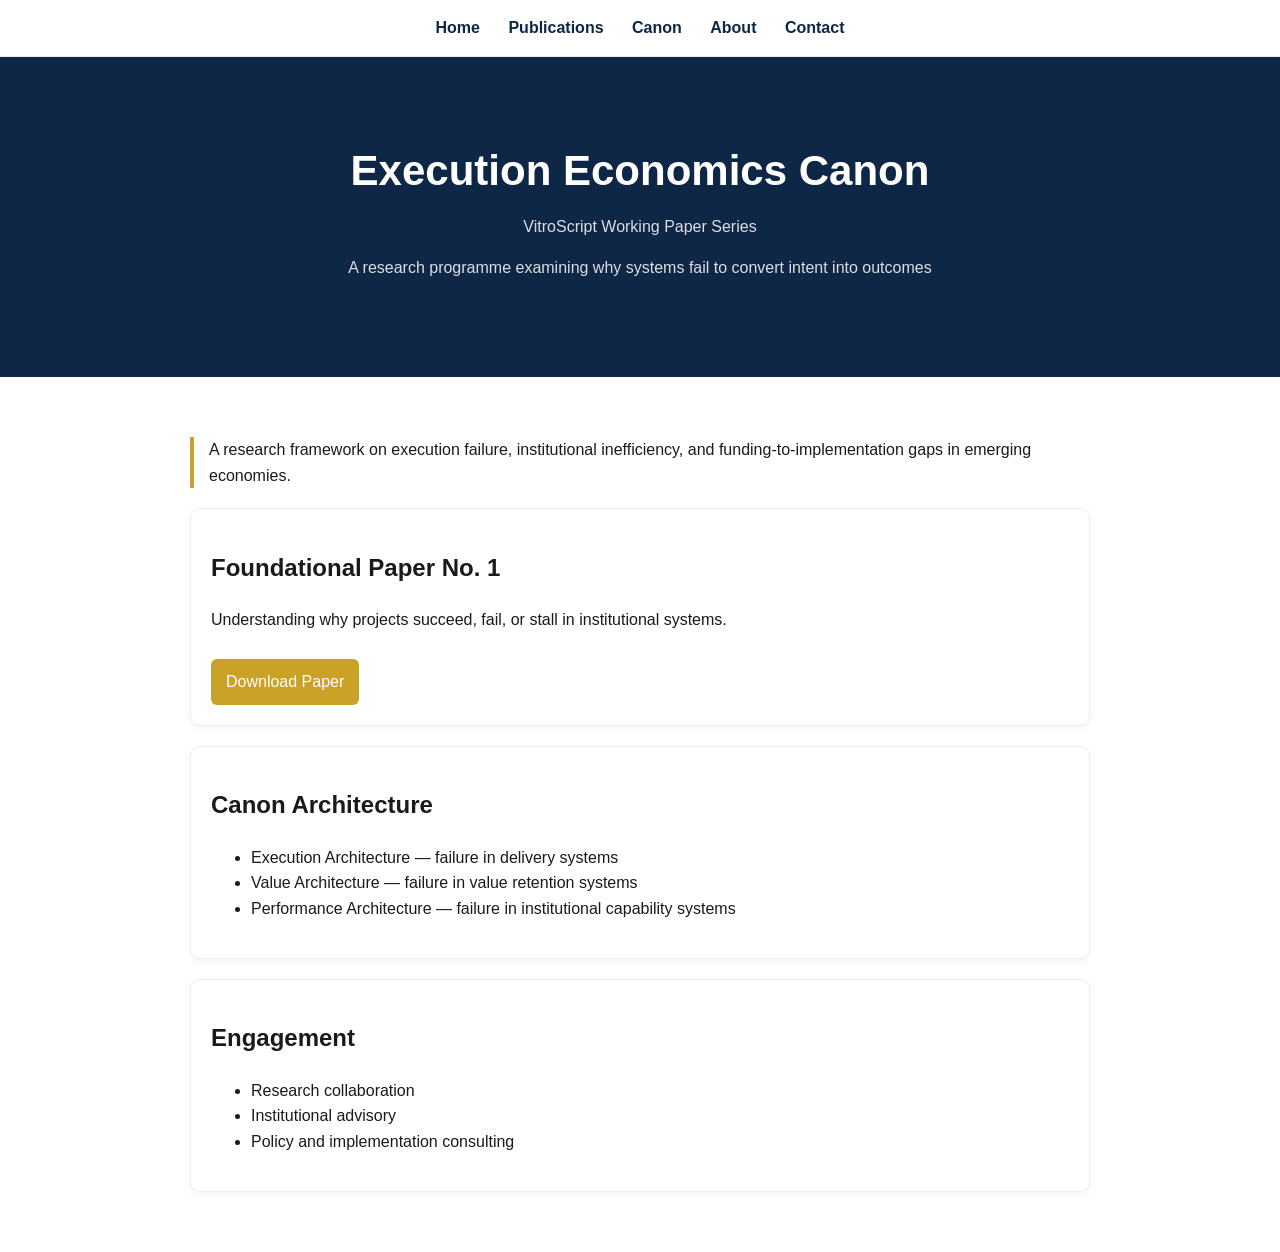
==== index.html @ 7ac504c4 "Update index.html" ====
<!DOCTYPE html>
<html lang="en">
<head>
<meta charset="UTF-8">
<title>Execution Economics Canon</title>

<style>
:root {
    --navy:#0F2747;
    --gold:#C9A227;
    --text:#1a1a1a;
}

body {
    font-family: Arial, sans-serif;
    margin: 0;
    line-height: 1.6;
    color: var(--text);
    background: #ffffff;
}

/* NAVIGATION */
nav {
    text-align:center;
    padding:15px;
    border-bottom:1px solid #eee;
}

nav a {
    margin: 0 12px;
    text-decoration: none;
    color: var(--navy);
    font-weight: bold;
}

/* HERO SECTION */
.hero {
    background: var(--navy);
    color: white;
    padding: 80px 20px;
    text-align: center;
}

.hero h1 {
    font-size: 42px;
    margin: 0;
}

.hero p {
    color: #ddd;
    margin-top: 10px;
}

/* LAYOUT */
.container {
    max-width: 900px;
    margin: auto;
    padding: 40px 20px;
}

.box {
    border-left: 4px solid var(--gold);
    padding-left: 15px;
    margin: 20px 0;
}

.card {
    border: 1px solid #eee;
    padding: 20px;
    margin: 20px 0;
    border-radius: 10px;
    box-shadow: 0 2px 8px rgba(0,0,0,0.05);
}

.button {
    display: inline-block;
    margin-top: 10px;
    padding: 10px 15px;
    background: var(--gold);
    color: white;
    text-decoration: none;
    border-radius: 6px;
}
</style>
</head>

<body>

<!-- NAVIGATION -->
<nav>
    <a href="index.html">Home</a>
    <a href="publications.html">Publications</a>
    <a href="canon.html">Canon</a>
    <a href="about.html">About</a>
    <a href="contact.html">Contact</a>
</nav>

<!-- HERO -->
<div class="hero">
    <h1>Execution Economics Canon</h1>
    <p>VitroScript Working Paper Series</p>
    <p>A research programme examining why systems fail to convert intent into outcomes</p>
</div>

<!-- CONTENT -->
<div class="container">

<div class="box">
A research framework on execution failure, institutional inefficiency, and funding-to-implementation gaps in emerging economies.
</div>

<div class="card">
<h2>Foundational Paper No. 1</h2>
<p>Understanding why projects succeed, fail, or stall in institutional systems.</p>
<a class="button" href="papers/execution-economics-foundational-paper-1.pdf">
Download Paper
</a>
</div>

<div class="card">
<h2>Canon Architecture</h2>
<ul>
    <li>Execution Architecture — failure in delivery systems</li>
    <li>Value Architecture — failure in value retention systems</li>
    <li>Performance Architecture — failure in institutional capability systems</li>
</ul>
</div>

<div class="card">
<h2>Engagement</h2>
<ul>
    <li>Research collaboration</li>
    <li>Institutional advisory</li>
    <li>Policy and implementation consulting</li>
</ul>
</div>

</div>

</body>
</html>
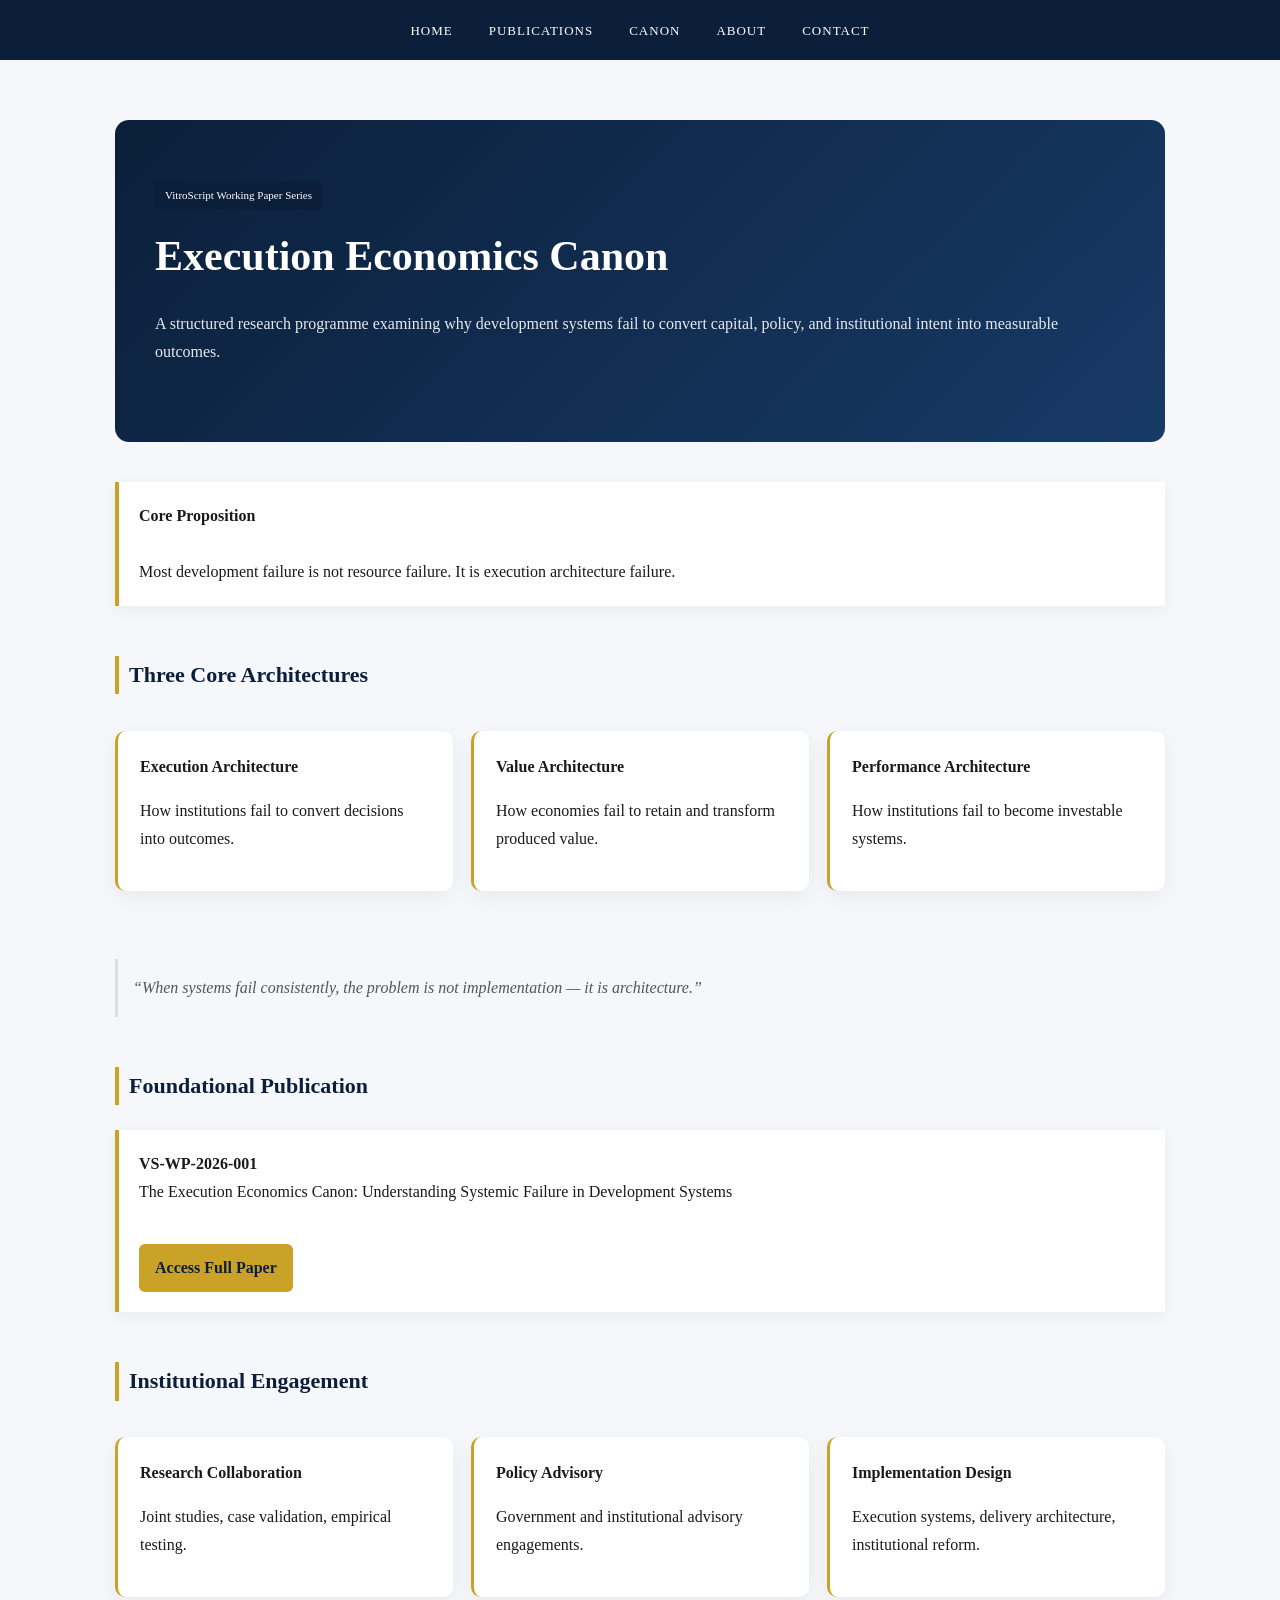
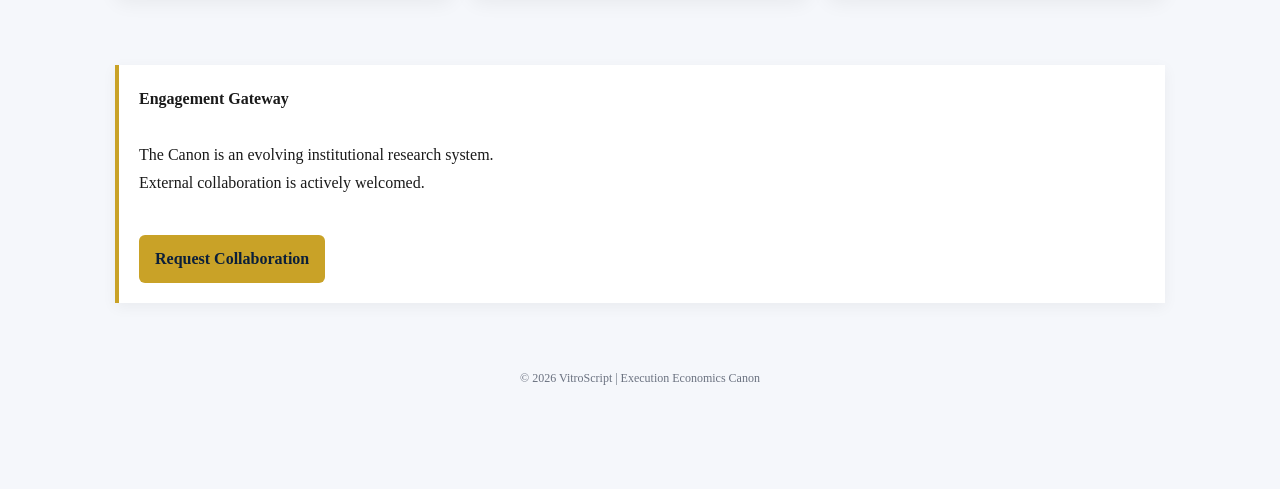
==== commit 3e10cc58: "Update index.html" ====
--- a/index.html
+++ b/index.html
@@ -3,90 +3,11 @@
 <head>
 <meta charset="UTF-8">
 <title>Execution Economics Canon</title>
-
-<style>
-:root {
-    --navy:#0F2747;
-    --gold:#C9A227;
-    --text:#1a1a1a;
-}
-
-body {
-    font-family: Arial, sans-serif;
-    margin: 0;
-    line-height: 1.6;
-    color: var(--text);
-    background: #ffffff;
-}
-
-/* NAVIGATION */
-nav {
-    text-align:center;
-    padding:15px;
-    border-bottom:1px solid #eee;
-}
-
-nav a {
-    margin: 0 12px;
-    text-decoration: none;
-    color: var(--navy);
-    font-weight: bold;
-}
-
-/* HERO SECTION */
-.hero {
-    background: var(--navy);
-    color: white;
-    padding: 80px 20px;
-    text-align: center;
-}
-
-.hero h1 {
-    font-size: 42px;
-    margin: 0;
-}
-
-.hero p {
-    color: #ddd;
-    margin-top: 10px;
-}
-
-/* LAYOUT */
-.container {
-    max-width: 900px;
-    margin: auto;
-    padding: 40px 20px;
-}
-
-.box {
-    border-left: 4px solid var(--gold);
-    padding-left: 15px;
-    margin: 20px 0;
-}
-
-.card {
-    border: 1px solid #eee;
-    padding: 20px;
-    margin: 20px 0;
-    border-radius: 10px;
-    box-shadow: 0 2px 8px rgba(0,0,0,0.05);
-}
-
-.button {
-    display: inline-block;
-    margin-top: 10px;
-    padding: 10px 15px;
-    background: var(--gold);
-    color: white;
-    text-decoration: none;
-    border-radius: 6px;
-}
-</style>
+<link rel="stylesheet" href="style.css">
 </head>
 
 <body>
 
-<!-- NAVIGATION -->
 <nav>
     <a href="index.html">Home</a>
     <a href="publications.html">Publications</a>
@@ -95,45 +16,110 @@
     <a href="contact.html">Contact</a>
 </nav>
 
+<div class="container">
+
 <!-- HERO -->
 <div class="hero">
+    <span class="badge">VitroScript Working Paper Series</span>
     <h1>Execution Economics Canon</h1>
-    <p>VitroScript Working Paper Series</p>
-    <p>A research programme examining why systems fail to convert intent into outcomes</p>
+    <p>
+        A structured research programme examining why development systems fail to convert capital,
+        policy, and institutional intent into measurable outcomes.
+    </p>
 </div>
 
-<!-- CONTENT -->
-<div class="container">
+<!-- CORE IDEA -->
+<div class="callout">
+<b>Core Proposition</b><br><br>
+Most development failure is not resource failure.
+It is execution architecture failure.
+</div>
 
-<div class="box">
-A research framework on execution failure, institutional inefficiency, and funding-to-implementation gaps in emerging economies.
+<!-- ARCHITECTURE GRID -->
+<div class="section">
+<h2>Three Core Architectures</h2>
+
+<div class="grid">
+
+<div class="card">
+<b>Execution Architecture</b>
+<p>How institutions fail to convert decisions into outcomes.</p>
 </div>
 
 <div class="card">
-<h2>Foundational Paper No. 1</h2>
-<p>Understanding why projects succeed, fail, or stall in institutional systems.</p>
-<a class="button" href="papers/execution-economics-foundational-paper-1.pdf">
-Download Paper
-</a>
+<b>Value Architecture</b>
+<p>How economies fail to retain and transform produced value.</p>
 </div>
 
 <div class="card">
-<h2>Canon Architecture</h2>
-<ul>
-    <li>Execution Architecture — failure in delivery systems</li>
-    <li>Value Architecture — failure in value retention systems</li>
-    <li>Performance Architecture — failure in institutional capability systems</li>
-</ul>
+<b>Performance Architecture</b>
+<p>How institutions fail to become investable systems.</p>
+</div>
+
+</div>
+</div>
+
+<!-- QUOTE SECTION -->
+<div class="section">
+<div class="quote">
+“When systems fail consistently, the problem is not implementation — it is architecture.”
+</div>
+</div>
+
+<!-- PUBLICATION STRIP -->
+<div class="section">
+<h2>Foundational Publication</h2>
+
+<div class="callout">
+<b>VS-WP-2026-001</b><br>
+The Execution Economics Canon: Understanding Systemic Failure in Development Systems<br><br>
+
+<a class="button" href="papers/execution-economics-foundational-paper-1.pdf">
+Access Full Paper
+</a>
+</div>
+</div>
+
+<!-- ENGAGEMENT LAYER -->
+<div class="section">
+<h2>Institutional Engagement</h2>
+
+<div class="grid">
+
+<div class="card">
+<b>Research Collaboration</b>
+<p>Joint studies, case validation, empirical testing.</p>
 </div>
 
 <div class="card">
-<h2>Engagement</h2>
-<ul>
-    <li>Research collaboration</li>
-    <li>Institutional advisory</li>
-    <li>Policy and implementation consulting</li>
-</ul>
+<b>Policy Advisory</b>
+<p>Government and institutional advisory engagements.</p>
 </div>
+
+<div class="card">
+<b>Implementation Design</b>
+<p>Execution systems, delivery architecture, institutional reform.</p>
+</div>
+
+</div>
+</div>
+
+<!-- FINAL CTA -->
+<div class="section">
+<div class="callout">
+<b>Engagement Gateway</b><br><br>
+The Canon is an evolving institutional research system.<br>
+External collaboration is actively welcomed.
+
+<br><br>
+
+<a class="button" href="contact.html">Request Collaboration</a>
+</div>
+</div>
+
+<footer>
+© 2026 VitroScript | Execution Economics Canon
+</footer>
 
 </div>
 
--- a/style.css
+++ b/style.css
@@ -0,0 +1,150 @@
+:root {
+    --primary: #0b1f3a;
+    --accent: #c9a227;
+    --bg: #f5f7fb;
+    --card: #ffffff;
+    --text: #1a1a1a;
+    --muted: #6b7280;
+}
+
+body {
+    margin: 0;
+    font-family: "Georgia", serif;
+    background: var(--bg);
+    color: var(--text);
+    line-height: 1.75;
+}
+
+/* Top Bar */
+nav {
+    background: var(--primary);
+    padding: 16px 10px;
+    text-align: center;
+    position: sticky;
+    top: 0;
+    z-index: 1000;
+}
+
+nav a {
+    color: white;
+    margin: 0 16px;
+    text-decoration: none;
+    font-size: 13px;
+    letter-spacing: 1px;
+    text-transform: uppercase;
+}
+
+nav a:hover {
+    color: var(--accent);
+}
+
+/* Layout */
+.container {
+    max-width: 1050px;
+    margin: auto;
+    padding: 60px 25px;
+}
+
+/* HERO (NEW) */
+.hero {
+    background: linear-gradient(135deg, var(--primary), #173a66);
+    color: white;
+    padding: 60px 40px;
+    border-radius: 14px;
+    margin-bottom: 40px;
+}
+
+.hero h1 {
+    font-size: 42px;
+    margin: 0 0 10px 0;
+}
+
+.hero p {
+    font-size: 16px;
+    opacity: 0.9;
+}
+
+/* SECTION TITLES */
+h2 {
+    margin-top: 50px;
+    color: var(--primary);
+    font-size: 22px;
+    border-left: 4px solid var(--accent);
+    padding-left: 10px;
+}
+
+/* CARDS */
+.card {
+    background: var(--card);
+    padding: 22px;
+    margin: 18px 0;
+    border-radius: 10px;
+    box-shadow: 0 6px 20px rgba(0,0,0,0.06);
+    border-left: 3px solid var(--accent);
+}
+
+/* TAGS */
+.tag {
+    display: inline-block;
+    padding: 4px 10px;
+    font-size: 12px;
+    background: #eef2ff;
+    border-radius: 6px;
+    margin-right: 6px;
+    color: #334155;
+}
+
+/* FOOTER */
+footer {
+    text-align: center;
+    padding: 40px;
+    font-size: 12px;
+    color: var(--muted);
+}
+
+.section {
+    margin-top: 50px;
+}
+
+.grid {
+    display: grid;
+    grid-template-columns: repeat(auto-fit, minmax(280px, 1fr));
+    gap: 18px;
+}
+
+.badge {
+    display: inline-block;
+    background: #0b1f3a;
+    color: white;
+    padding: 5px 10px;
+    font-size: 11px;
+    border-radius: 4px;
+    margin-bottom: 10px;
+}
+
+.callout {
+    background: #ffffff;
+    border-left: 4px solid #c9a227;
+    padding: 20px;
+    margin: 25px 0;
+    box-shadow: 0 4px 14px rgba(0,0,0,0.05);
+}
+
+.quote {
+    font-style: italic;
+    color: #555;
+    padding: 15px;
+    border-left: 3px solid #ddd;
+    margin: 20px 0;
+}
+
+.button {
+    display: inline-block;
+    background: #c9a227;
+    color: #0b1f3a;
+    padding: 10px 16px;
+    text-decoration: none;
+    font-weight: bold;
+    border-radius: 6px;
+    margin-top: 10px;
+}
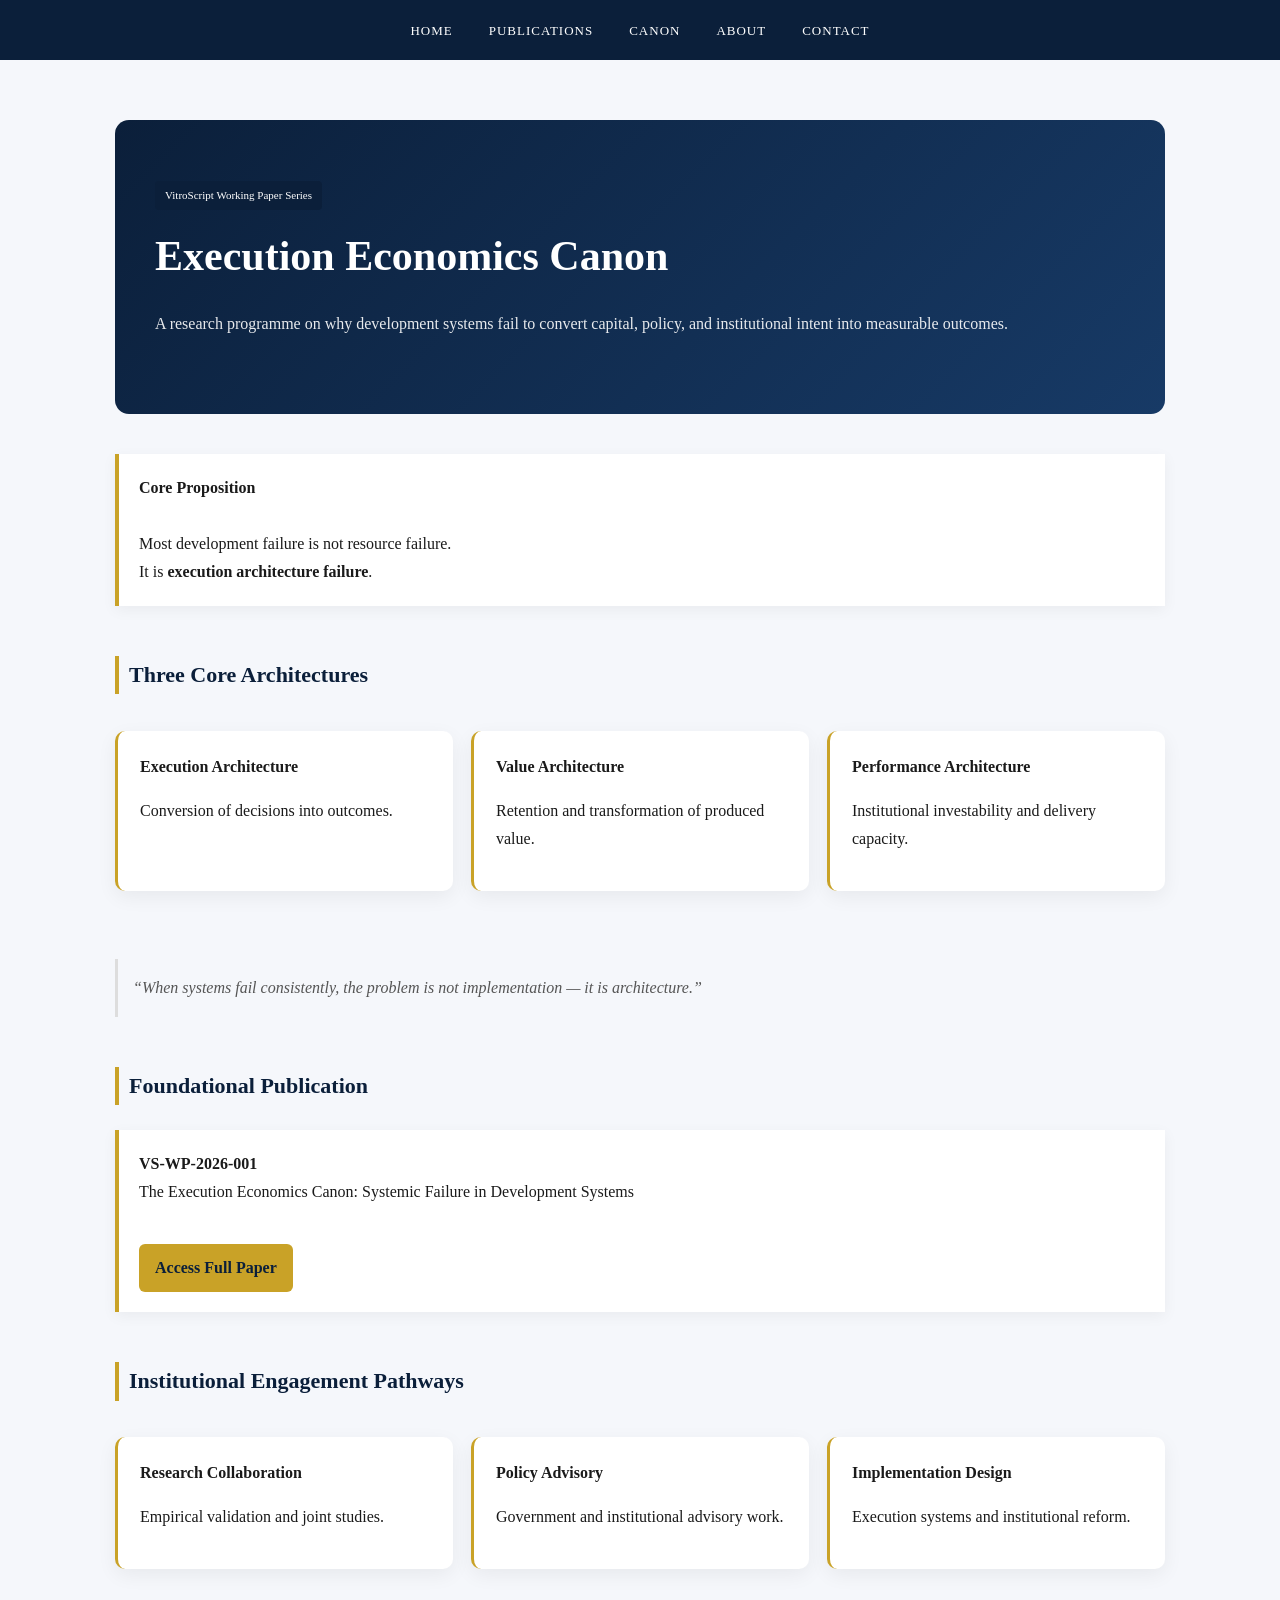
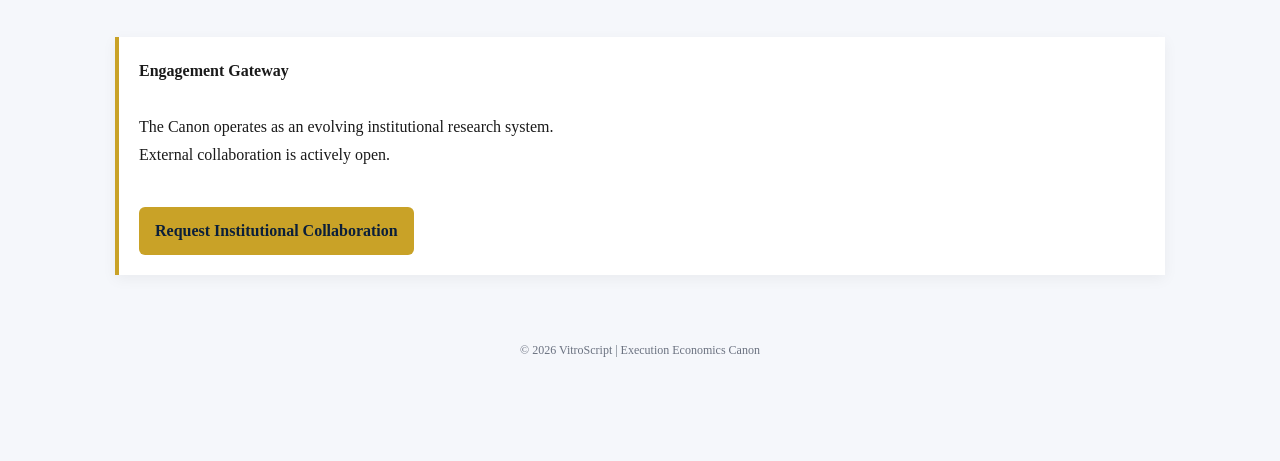
==== commit 1dc38b46: "Update index.html" ====
--- a/index.html
+++ b/index.html
@@ -16,63 +16,63 @@
     <a href="contact.html">Contact</a>
 </nav>
 
-<div class="container">
+<div class="container fade-in">
 
 <!-- HERO -->
-<div class="hero">
+<div class="hero fade-in">
     <span class="badge">VitroScript Working Paper Series</span>
     <h1>Execution Economics Canon</h1>
     <p>
-        A structured research programme examining why development systems fail to convert capital,
+        A research programme on why development systems fail to convert capital,
         policy, and institutional intent into measurable outcomes.
     </p>
 </div>
 
-<!-- CORE IDEA -->
-<div class="callout">
+<!-- CORE CLAIM -->
+<div class="callout fade-in">
 <b>Core Proposition</b><br><br>
-Most development failure is not resource failure.
-It is execution architecture failure.
+Most development failure is not resource failure.<br>
+It is <b>execution architecture failure</b>.
 </div>
 
-<!-- ARCHITECTURE GRID -->
-<div class="section">
+<!-- ARCHITECTURE -->
+<div class="section fade-in">
 <h2>Three Core Architectures</h2>
 
 <div class="grid">
 
 <div class="card">
 <b>Execution Architecture</b>
-<p>How institutions fail to convert decisions into outcomes.</p>
+<p>Conversion of decisions into outcomes.</p>
 </div>
 
 <div class="card">
 <b>Value Architecture</b>
-<p>How economies fail to retain and transform produced value.</p>
+<p>Retention and transformation of produced value.</p>
 </div>
 
 <div class="card">
 <b>Performance Architecture</b>
-<p>How institutions fail to become investable systems.</p>
+<p>Institutional investability and delivery capacity.</p>
 </div>
 
 </div>
 </div>
 
-<!-- QUOTE SECTION -->
-<div class="section">
+<!-- QUOTE -->
+<div class="section fade-in">
 <div class="quote">
 “When systems fail consistently, the problem is not implementation — it is architecture.”
 </div>
 </div>
 
-<!-- PUBLICATION STRIP -->
-<div class="section">
+<!-- PUBLICATION -->
+<div class="section fade-in">
 <h2>Foundational Publication</h2>
 
-<div class="callout">
+<div class="callout highlight">
 <b>VS-WP-2026-001</b><br>
-The Execution Economics Canon: Understanding Systemic Failure in Development Systems<br><br>
+The Execution Economics Canon: Systemic Failure in Development Systems<br><br>
 
 <a class="button" href="papers/execution-economics-foundational-paper-1.pdf">
 Access Full Paper
@@ -80,40 +80,40 @@
 </div>
 </div>
 
-<!-- ENGAGEMENT LAYER -->
-<div class="section">
-<h2>Institutional Engagement</h2>
+<!-- ENGAGEMENT -->
+<div class="section fade-in">
+<h2>Institutional Engagement Pathways</h2>
 
 <div class="grid">
 
 <div class="card">
 <b>Research Collaboration</b>
-<p>Joint studies, case validation, empirical testing.</p>
+<p>Empirical validation and joint studies.</p>
 </div>
 
 <div class="card">
 <b>Policy Advisory</b>
-<p>Government and institutional advisory engagements.</p>
+<p>Government and institutional advisory work.</p>
 </div>
 
 <div class="card">
 <b>Implementation Design</b>
-<p>Execution systems, delivery architecture, institutional reform.</p>
+<p>Execution systems and institutional reform.</p>
 </div>
 
 </div>
 </div>
 
-<!-- FINAL CTA -->
-<div class="section">
+<!-- CTA -->
+<div class="section fade-in">
 <div class="callout">
 <b>Engagement Gateway</b><br><br>
-The Canon is an evolving institutional research system.<br>
-External collaboration is actively welcomed.
+The Canon operates as an evolving institutional research system.<br>
+External collaboration is actively open.
 
 <br><br>
 
-<a class="button" href="contact.html">Request Collaboration</a>
+<a class="button" href="contact.html">Request Institutional Collaboration</a>
 </div>
 </div>
 
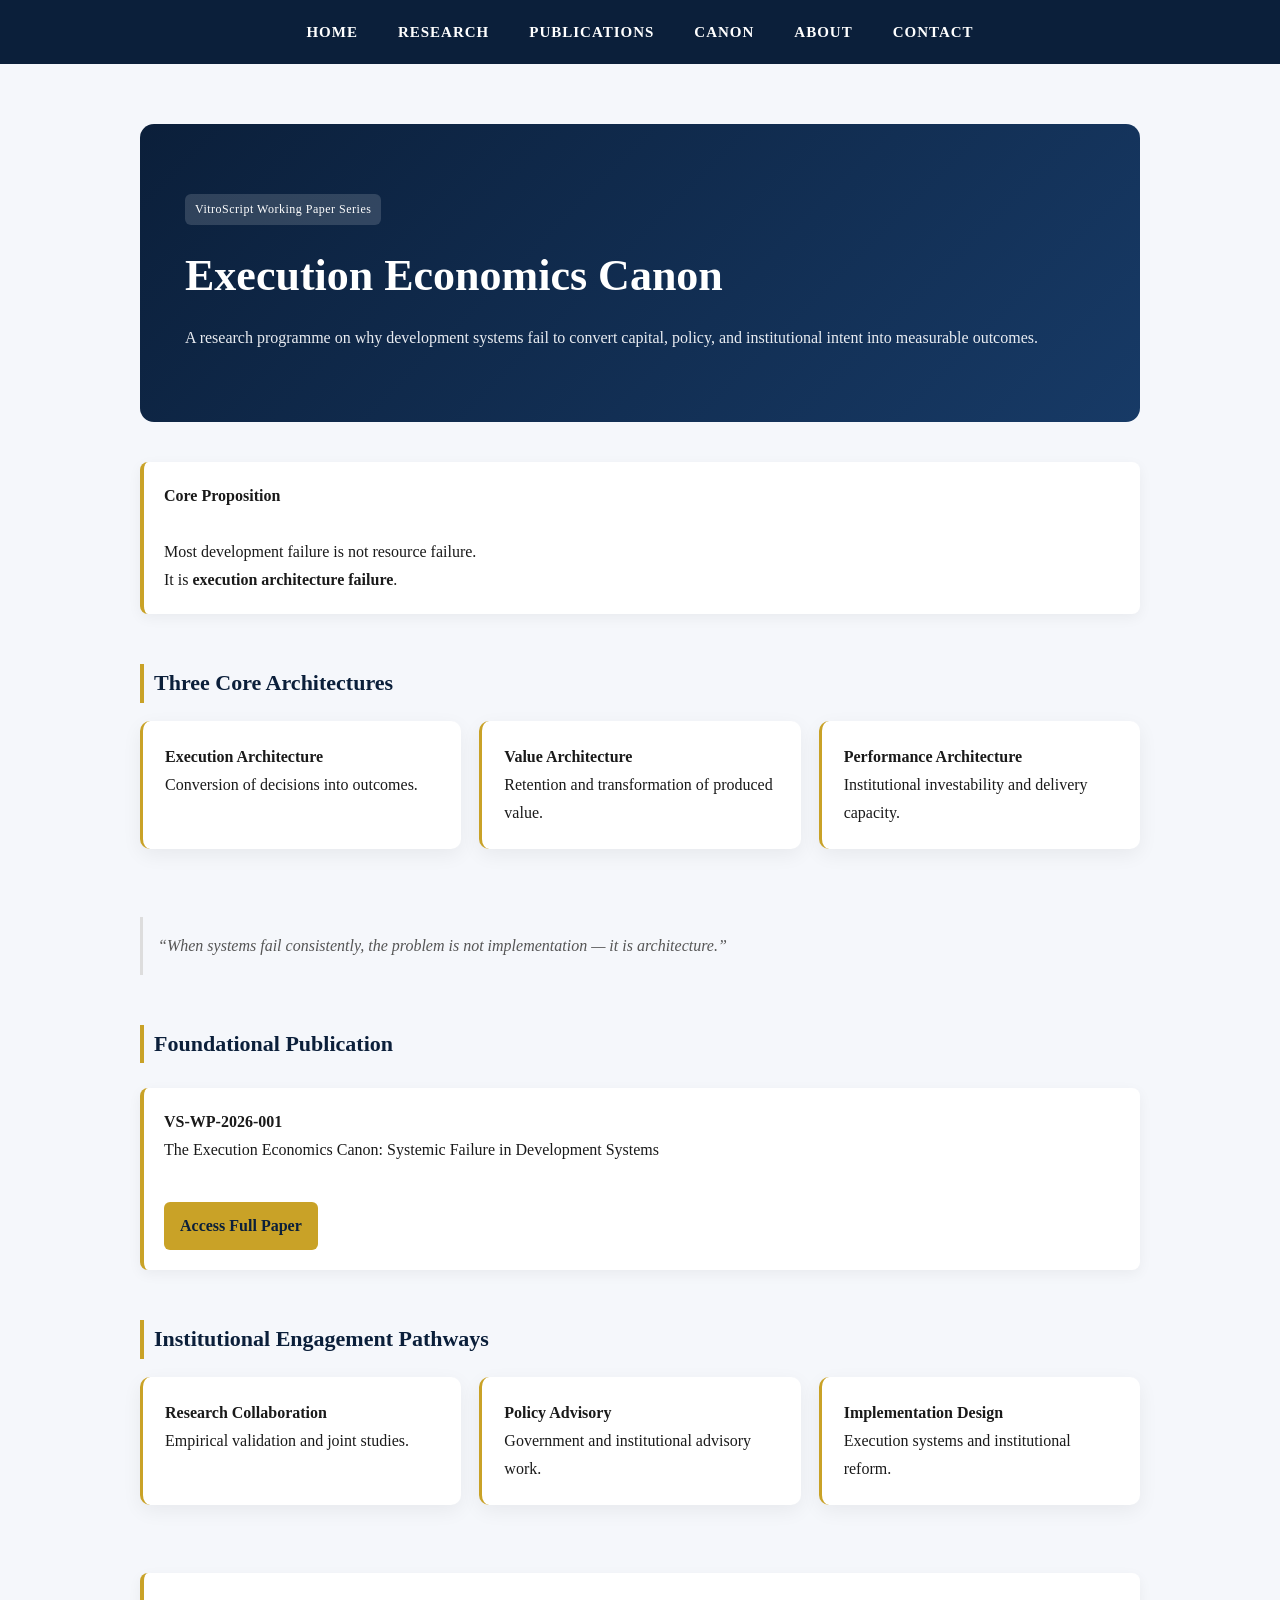
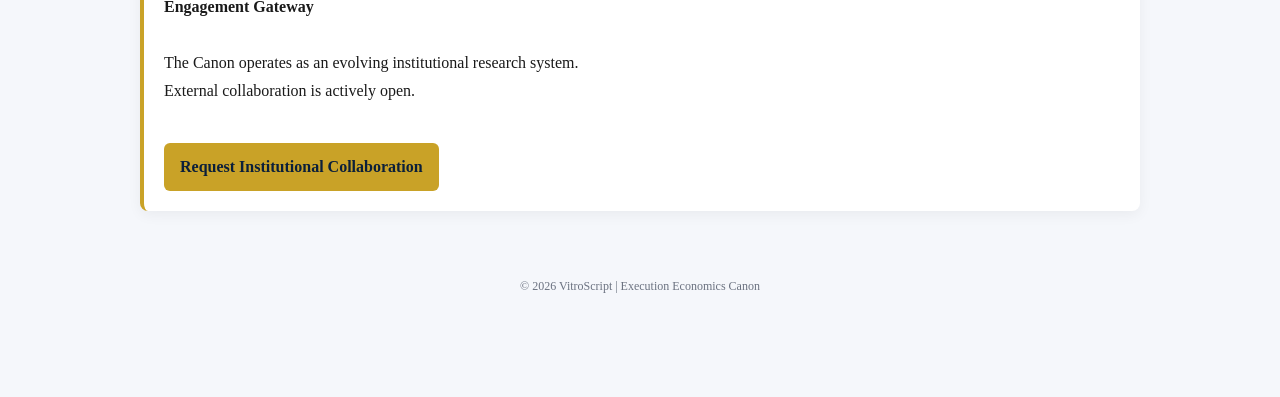
==== commit 654992fb: "Update index.html" ====
--- a/index.html
+++ b/index.html
@@ -7,9 +7,9 @@
 </head>
 
 <body>
-
 <nav>
     <a href="index.html">Home</a>
+    <a href="research.html">Research</a>
     <a href="publications.html">Publications</a>
     <a href="canon.html">Canon</a>
     <a href="about.html">About</a>
--- a/style.css
+++ b/style.css
@@ -1,35 +1,56 @@
+/* ================================
+   EXECUTION ECONOMICS CANON
+   UNIFIED INSTITUTIONAL STYLE SYSTEM
+   VitroScript Working Paper Series
+================================ */
+
+/* ROOT VARIABLES */
 :root {
     --primary: #0b1f3a;
+    --primary-light: #173a66;
     --accent: #c9a227;
     --bg: #f5f7fb;
     --card: #ffffff;
     --text: #1a1a1a;
     --muted: #6b7280;
-}
-
+    --border: #e5e7eb;
+}
+
+/* BASE RESET */
+* {
+    margin: 0;
+    padding: 0;
+    box-sizing: border-box;
+}
+
+/* BODY */
 body {
-    margin: 0;
     font-family: "Georgia", serif;
     background: var(--bg);
     color: var(--text);
     line-height: 1.75;
 }
 
-/* Top Bar */
+/* ================================
+   NAVIGATION SYSTEM (INSTITUTIONAL)
+================================ */
 nav {
     background: var(--primary);
-    padding: 16px 10px;
+    padding: 18px 10px;
     text-align: center;
     position: sticky;
     top: 0;
     z-index: 1000;
 }
 
+/* CENTER NAV ITEMS PROPERLY */
 nav a {
+    display: inline-block;
+    margin: 0 18px;
+    text-decoration: none;
     color: white;
-    margin: 0 16px;
-    text-decoration: none;
-    font-size: 13px;
+    font-size: 15px;   /* increased */
+    font-weight: 600;
     letter-spacing: 1px;
     text-transform: uppercase;
 }
@@ -37,34 +58,59 @@
 nav a:hover {
     color: var(--accent);
 }
-
-/* Layout */
+/* ================================
+   LAYOUT SYSTEM
+================================ */
 .container {
     max-width: 1050px;
     margin: auto;
     padding: 60px 25px;
 }
 
-/* HERO (NEW) */
+/* ================================
+   HERO SYSTEM
+================================ */
 .hero {
-    background: linear-gradient(135deg, var(--primary), #173a66);
-    color: white;
-    padding: 60px 40px;
+    background: linear-gradient(135deg, #0b1f3a, #173a66);
+    color: #ffffff;
+    padding: 70px 45px;
     border-radius: 14px;
     margin-bottom: 40px;
 }
-
 .hero h1 {
-    font-size: 42px;
-    margin: 0 0 10px 0;
-}
-
+    font-size: 44px;
+    font-weight: 700;
+    margin-bottom: 10px;
+    color: #ffffff;
+}
+
+/* Make subtitle clearer */
+.hero .badge {
+    background: rgba(255,255,255,0.15);
+    color: #ffffff;
+    padding: 5px 10px;
+    border-radius: 6px;
+    font-size: 12px;
+    display: inline-block;
+    margin-bottom: 12px;
+}
+
+/* Ensure paragraph visibility */
 .hero p {
     font-size: 16px;
-    opacity: 0.9;
-}
-
-/* SECTION TITLES */
+    opacity: 0.95;
+    color: #f5f7fb;
+}
+
+/* ================================
+   TYPOGRAPHY
+================================ */
+h1 {
+    color: var(--primary);
+    font-size: 34px;
+    margin-bottom: 10px;
+}
+
 h2 {
     margin-top: 50px;
     color: var(--primary);
@@ -73,7 +119,9 @@
     padding-left: 10px;
 }
 
-/* CARDS */
+/* ================================
+   CARDS SYSTEM
+================================ */
 .card {
     background: var(--card);
     padding: 22px;
@@ -83,53 +131,46 @@
     border-left: 3px solid var(--accent);
 }
 
-/* TAGS */
-.tag {
-    display: inline-block;
-    padding: 4px 10px;
-    font-size: 12px;
-    background: #eef2ff;
-    border-radius: 6px;
-    margin-right: 6px;
-    color: #334155;
-}
-
-/* FOOTER */
-footer {
-    text-align: center;
-    padding: 40px;
-    font-size: 12px;
-    color: var(--muted);
-}
-
-.section {
-    margin-top: 50px;
-}
-
+/* GRID SYSTEM */
 .grid {
     display: grid;
     grid-template-columns: repeat(auto-fit, minmax(280px, 1fr));
     gap: 18px;
 }
 
+/* ================================
+   CALLOUT / HIGHLIGHTS
+================================ */
+.callout {
+    background: var(--card);
+    border-left: 4px solid var(--accent);
+    padding: 20px;
+    margin: 25px 0;
+    box-shadow: 0 4px 14px rgba(0,0,0,0.05);
+    border-radius: 8px;
+}
+
+.highlight {
+    animation: glow 3.5s infinite;
+}
+
+/* ================================
+   BADGES / TAGS
+================================ */
 .badge {
     display: inline-block;
-    background: #0b1f3a;
+    background: var(--primary);
     color: white;
     padding: 5px 10px;
     font-size: 11px;
     border-radius: 4px;
     margin-bottom: 10px;
-}
-
-.callout {
-    background: #ffffff;
-    border-left: 4px solid #c9a227;
-    padding: 20px;
-    margin: 25px 0;
-    box-shadow: 0 4px 14px rgba(0,0,0,0.05);
-}
-
+    letter-spacing: 0.5px;
+}
+
+/* ================================
+   QUOTES
+================================ */
 .quote {
     font-style: italic;
     color: #555;
@@ -138,13 +179,70 @@
     margin: 20px 0;
 }
 
+/* ================================
+   BUTTON SYSTEM
+================================ */
 .button {
     display: inline-block;
-    background: #c9a227;
-    color: #0b1f3a;
+    background: var(--accent);
+    color: var(--primary);
     padding: 10px 16px;
     text-decoration: none;
     font-weight: bold;
     border-radius: 6px;
     margin-top: 10px;
-}
+    transition: all 0.25s ease;
+}
+
+.button:hover {
+    transform: translateY(-2px);
+    opacity: 0.95;
+}
+
+/* ================================
+   SECTION SPACING
+================================ */
+.section {
+    margin-top: 50px;
+    scroll-margin-top: 80px;
+}
+
+/* ================================
+   FOOTER
+================================ */
+footer {
+    text-align: center;
+    padding: 40px;
+    font-size: 12px;
+    color: var(--muted);
+}
+
+/* ================================
+   ANIMATIONS
+================================ */
+.fade-in {
+    animation: fadeIn 0.9s ease-in-out;
+}
+
+@keyframes fadeIn {
+    from {
+        opacity: 0;
+        transform: translateY(8px);
+    }
+    to {
+        opacity: 1;
+        transform: translateY(0);
+    }
+}
+
+/* GLOW EFFECT (for publications highlight) */
+@keyframes glow {
+    0% { box-shadow: 0 0 0 rgba(201,162,39,0.0); }
+    50% { box-shadow: 0 0 18px rgba(201,162,39,0.25); }
+    100% { box-shadow: 0 0 0 rgba(201,162,39,0.0); }
+}
+
+/* SMOOTH SCROLL */
+html {
+    scroll-behavior: smooth;
+}
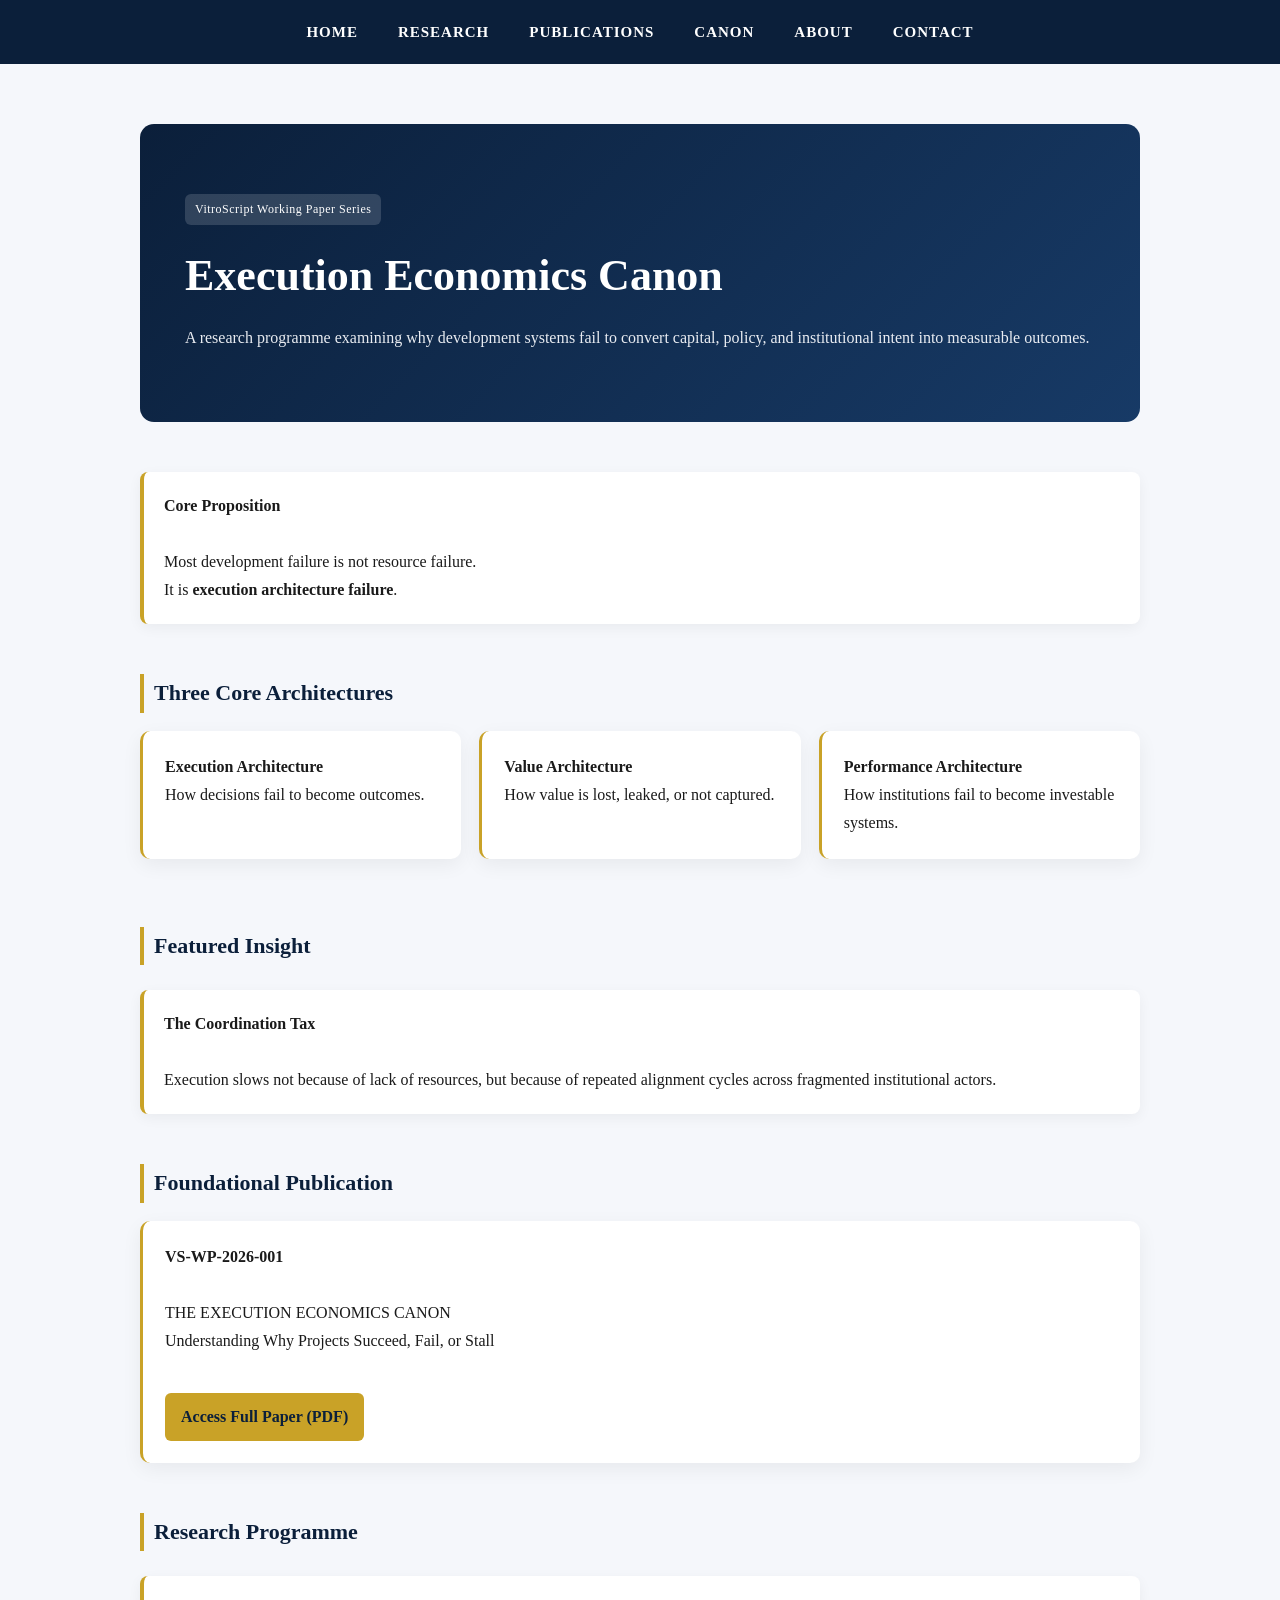
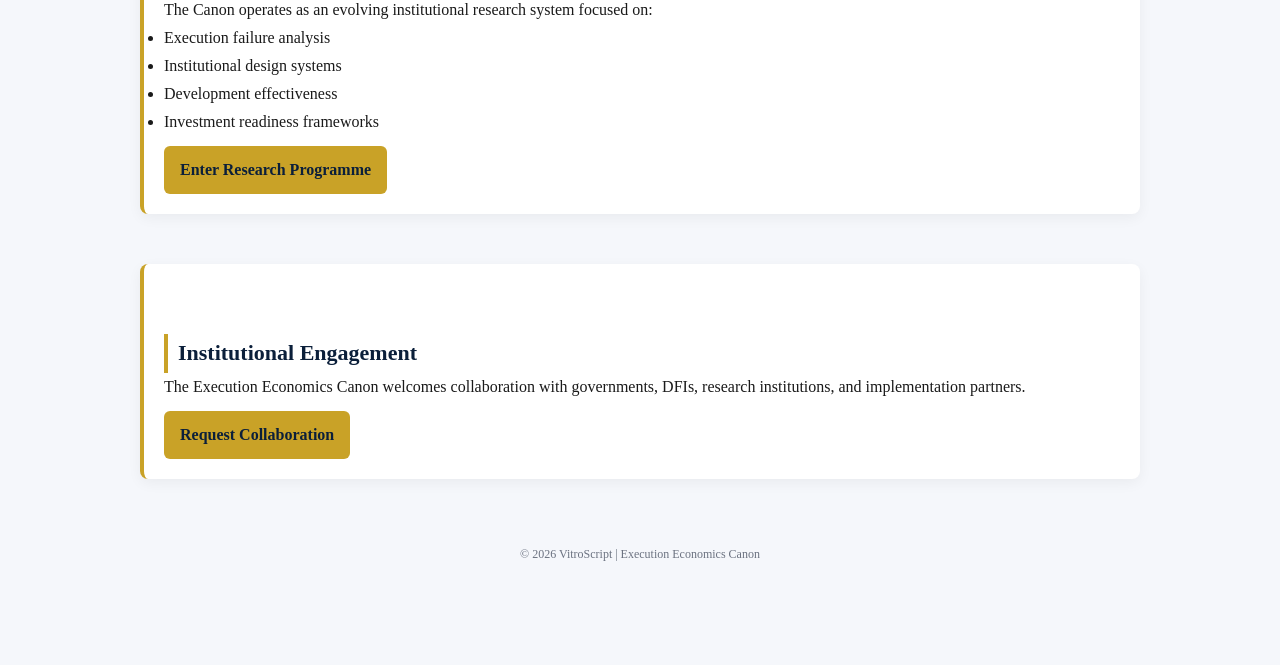
==== commit a47ccf27: "Update index.html" ====
--- a/index.html
+++ b/index.html
@@ -2,11 +2,14 @@
 <html lang="en">
 <head>
 <meta charset="UTF-8">
-<title>Execution Economics Canon</title>
+<meta name="viewport" content="width=device-width, initial-scale=1.0">
+<title>Execution Economics Canon | VitroScript</title>
+
 <link rel="stylesheet" href="style.css">
 </head>
 
 <body>
+
 <nav>
     <a href="index.html">Home</a>
     <a href="research.html">Research</a>
@@ -19,102 +22,136 @@
 <div class="container fade-in">
 
 <!-- HERO -->
-<div class="hero fade-in">
-    <span class="badge">VitroScript Working Paper Series</span>
-    <h1>Execution Economics Canon</h1>
-    <p>
-        A research programme on why development systems fail to convert capital,
-        policy, and institutional intent into measurable outcomes.
-    </p>
+<div class="hero">
+
+<span class="badge">VitroScript Working Paper Series</span>
+
+<h1>Execution Economics Canon</h1>
+
+<p>
+A research programme examining why development systems fail to convert capital, policy, and institutional intent into measurable outcomes.
+</p>
+
 </div>
 
-<!-- CORE CLAIM -->
-<div class="callout fade-in">
+<!-- CORE PROPOSITION -->
+<div class="section">
+
+<div class="callout">
+
 <b>Core Proposition</b><br><br>
+
 Most development failure is not resource failure.<br>
 It is <b>execution architecture failure</b>.
+
 </div>
 
-<!-- ARCHITECTURE -->
-<div class="section fade-in">
+</div>
+
+<!-- ARCHITECTURE PREVIEW -->
+<div class="section">
+
 <h2>Three Core Architectures</h2>
 
 <div class="grid">
 
 <div class="card">
 <b>Execution Architecture</b>
-<p>Conversion of decisions into outcomes.</p>
+<p>How decisions fail to become outcomes.</p>
 </div>
 
 <div class="card">
 <b>Value Architecture</b>
-<p>Retention and transformation of produced value.</p>
+<p>How value is lost, leaked, or not captured.</p>
 </div>
 
 <div class="card">
 <b>Performance Architecture</b>
-<p>Institutional investability and delivery capacity.</p>
+<p>How institutions fail to become investable systems.</p>
 </div>
 
 </div>
+
 </div>
 
-<!-- QUOTE -->
-<div class="section fade-in">
-<div class="quote">
-“When systems fail consistently, the problem is not implementation — it is architecture.”
+<!-- FEATURED DOCTRINE -->
+<div class="section">
+
+<h2>Featured Insight</h2>
+
+<div class="callout highlight">
+
+<b>The Coordination Tax</b><br><br>
+
+Execution slows not because of lack of resources, but because of repeated alignment cycles across fragmented institutional actors.
+
 </div>
+
 </div>
 
 <!-- PUBLICATION -->
-<div class="section fade-in">
+<div class="section">
+
 <h2>Foundational Publication</h2>
 
-<div class="callout highlight">
-<b>VS-WP-2026-001</b><br>
-The Execution Economics Canon: Systemic Failure in Development Systems<br><br>
+<div class="card">
 
-<a class="button" href="papers/execution-economics-foundational-paper-1.pdf">
-Access Full Paper
+<b>VS-WP-2026-001</b><br><br>
+
+THE EXECUTION ECONOMICS CANON<br>
+Understanding Why Projects Succeed, Fail, or Stall
+
+<br><br>
+
+<a class="button" href="papers/execution-economics-foundational-paper-1.pdf" target="_blank">
+Access Full Paper (PDF)
 </a>
-</div>
-</div>
 
-<!-- ENGAGEMENT -->
-<div class="section fade-in">
-<h2>Institutional Engagement Pathways</h2>
-
-<div class="grid">
-
-<div class="card">
-<b>Research Collaboration</b>
-<p>Empirical validation and joint studies.</p>
-</div>
-
-<div class="card">
-<b>Policy Advisory</b>
-<p>Government and institutional advisory work.</p>
-</div>
-
-<div class="card">
-<b>Implementation Design</b>
-<p>Execution systems and institutional reform.</p>
 </div>
 
 </div>
+
+<!-- RESEARCH ENTRY -->
+<div class="section">
+
+<h2>Research Programme</h2>
+
+<div class="callout">
+
+The Canon operates as an evolving institutional research system focused on:
+
+<ul>
+<li>Execution failure analysis</li>
+<li>Institutional design systems</li>
+<li>Development effectiveness</li>
+<li>Investment readiness frameworks</li>
+</ul>
+
+<a class="button" href="research.html">
+Enter Research Programme
+</a>
+
+</div>
+
 </div>
 
 <!-- CTA -->
-<div class="section fade-in">
-<div class="callout">
-<b>Engagement Gateway</b><br><br>
-The Canon operates as an evolving institutional research system.<br>
-External collaboration is actively open.
+<div class="section">
 
-<br><br>
+<div class="callout highlight">
 
-<a class="button" href="contact.html">Request Institutional Collaboration</a>
+<h2>Institutional Engagement</h2>
+
+<p>
+The Execution Economics Canon welcomes collaboration with governments, DFIs, research institutions, and implementation partners.
+</p>
+
+<a class="button" href="contact.html">
+Request Collaboration
+</a>
+
 </div>
+
 </div>
 
 <footer>
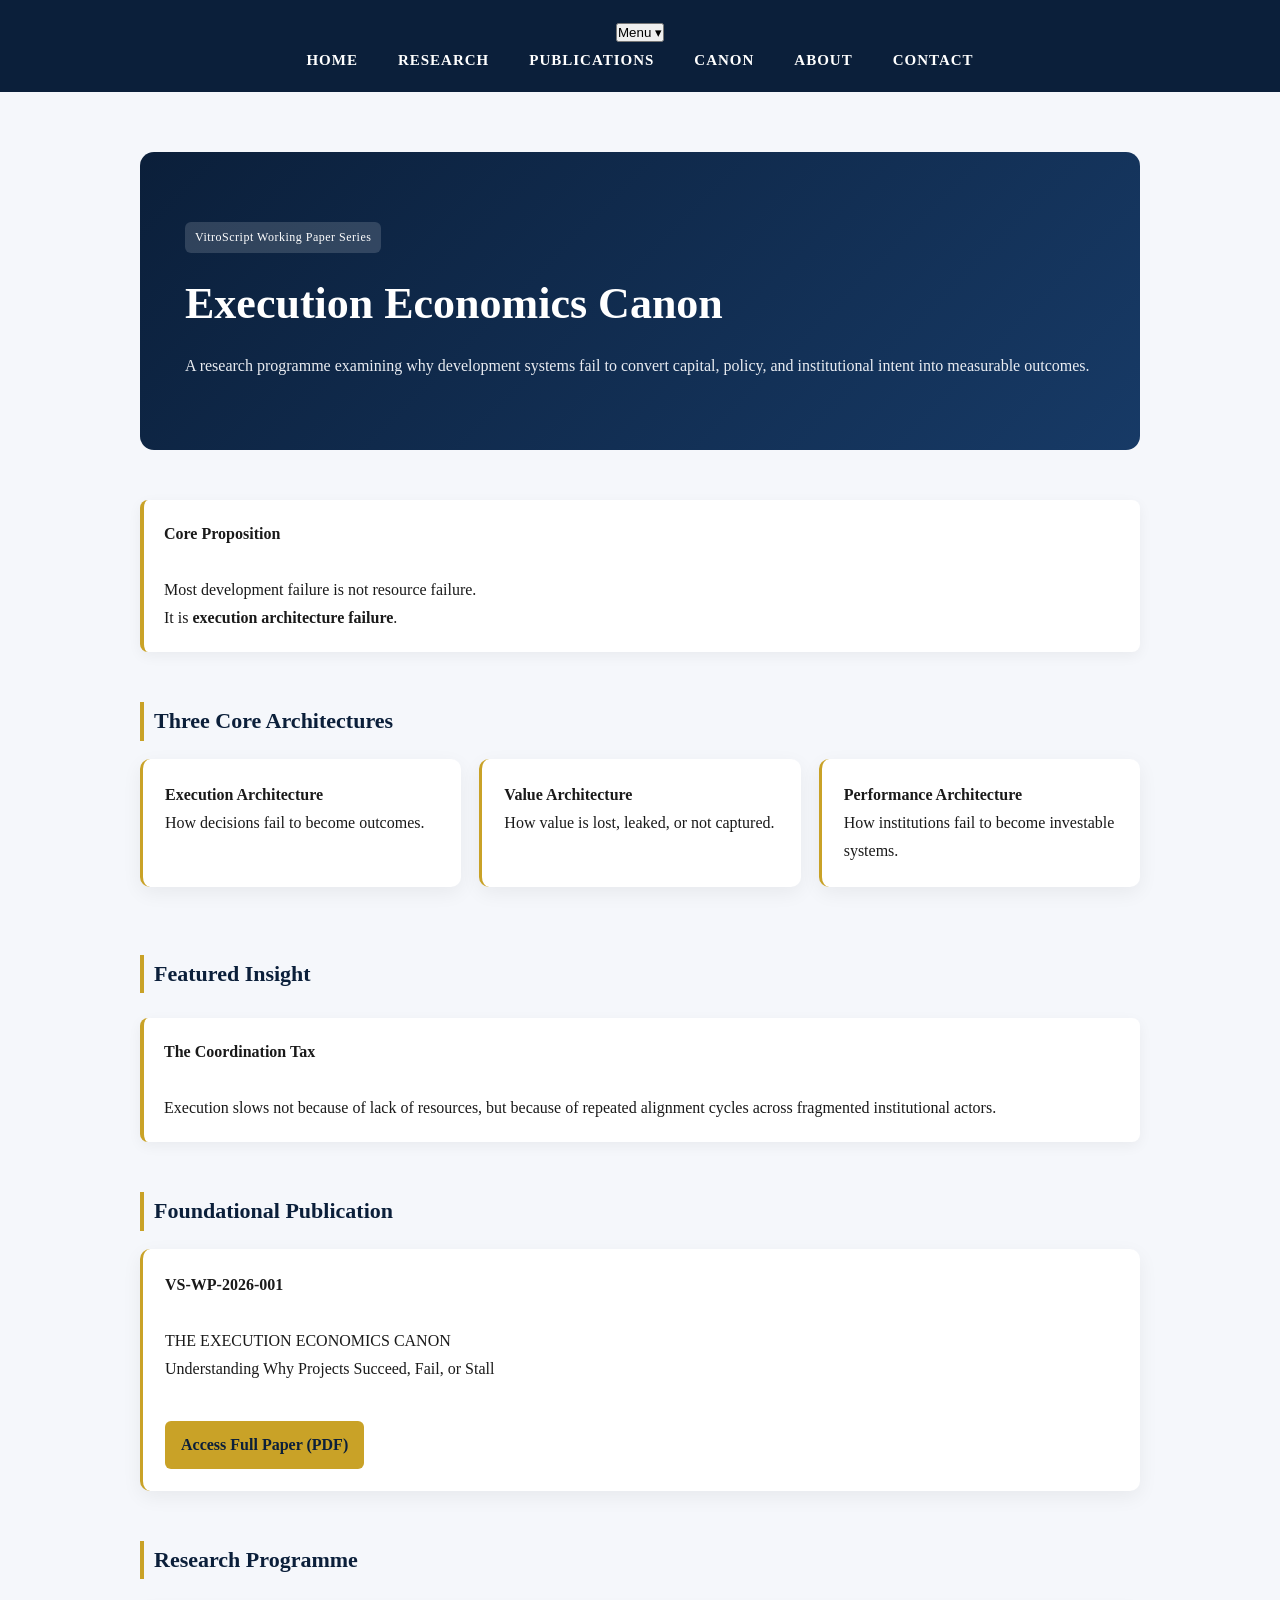
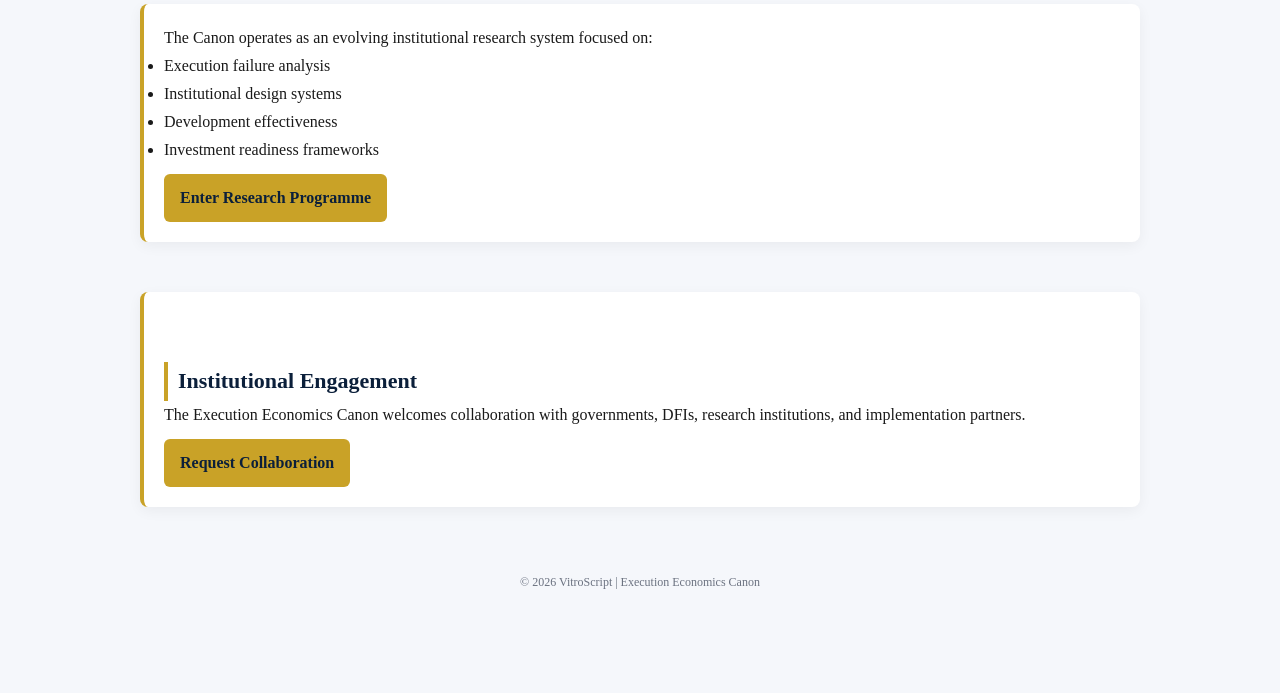
==== commit 77cae486: "Update index.html" ====
--- a/index.html
+++ b/index.html
@@ -11,12 +11,18 @@
 <body>
 
 <nav>
-    <a href="index.html">Home</a>
-    <a href="research.html">Research</a>
-    <a href="publications.html">Publications</a>
-    <a href="canon.html">Canon</a>
-    <a href="about.html">About</a>
-    <a href="contact.html">Contact</a>
+    <div class="menu" onclick="this.classList.toggle('open')">
+        <button class="menu-btn">Menu ▾</button>
+
+        <div class="dropdown">
+            <a href="index.html">Home</a>
+            <a href="research.html">Research</a>
+            <a href="publications.html">Publications</a>
+            <a href="canon.html">Canon</a>
+            <a href="about.html">About</a>
+            <a href="contact.html">Contact</a>
+        </div>
+    </div>
 </nav>
 
 <div class="container fade-in">
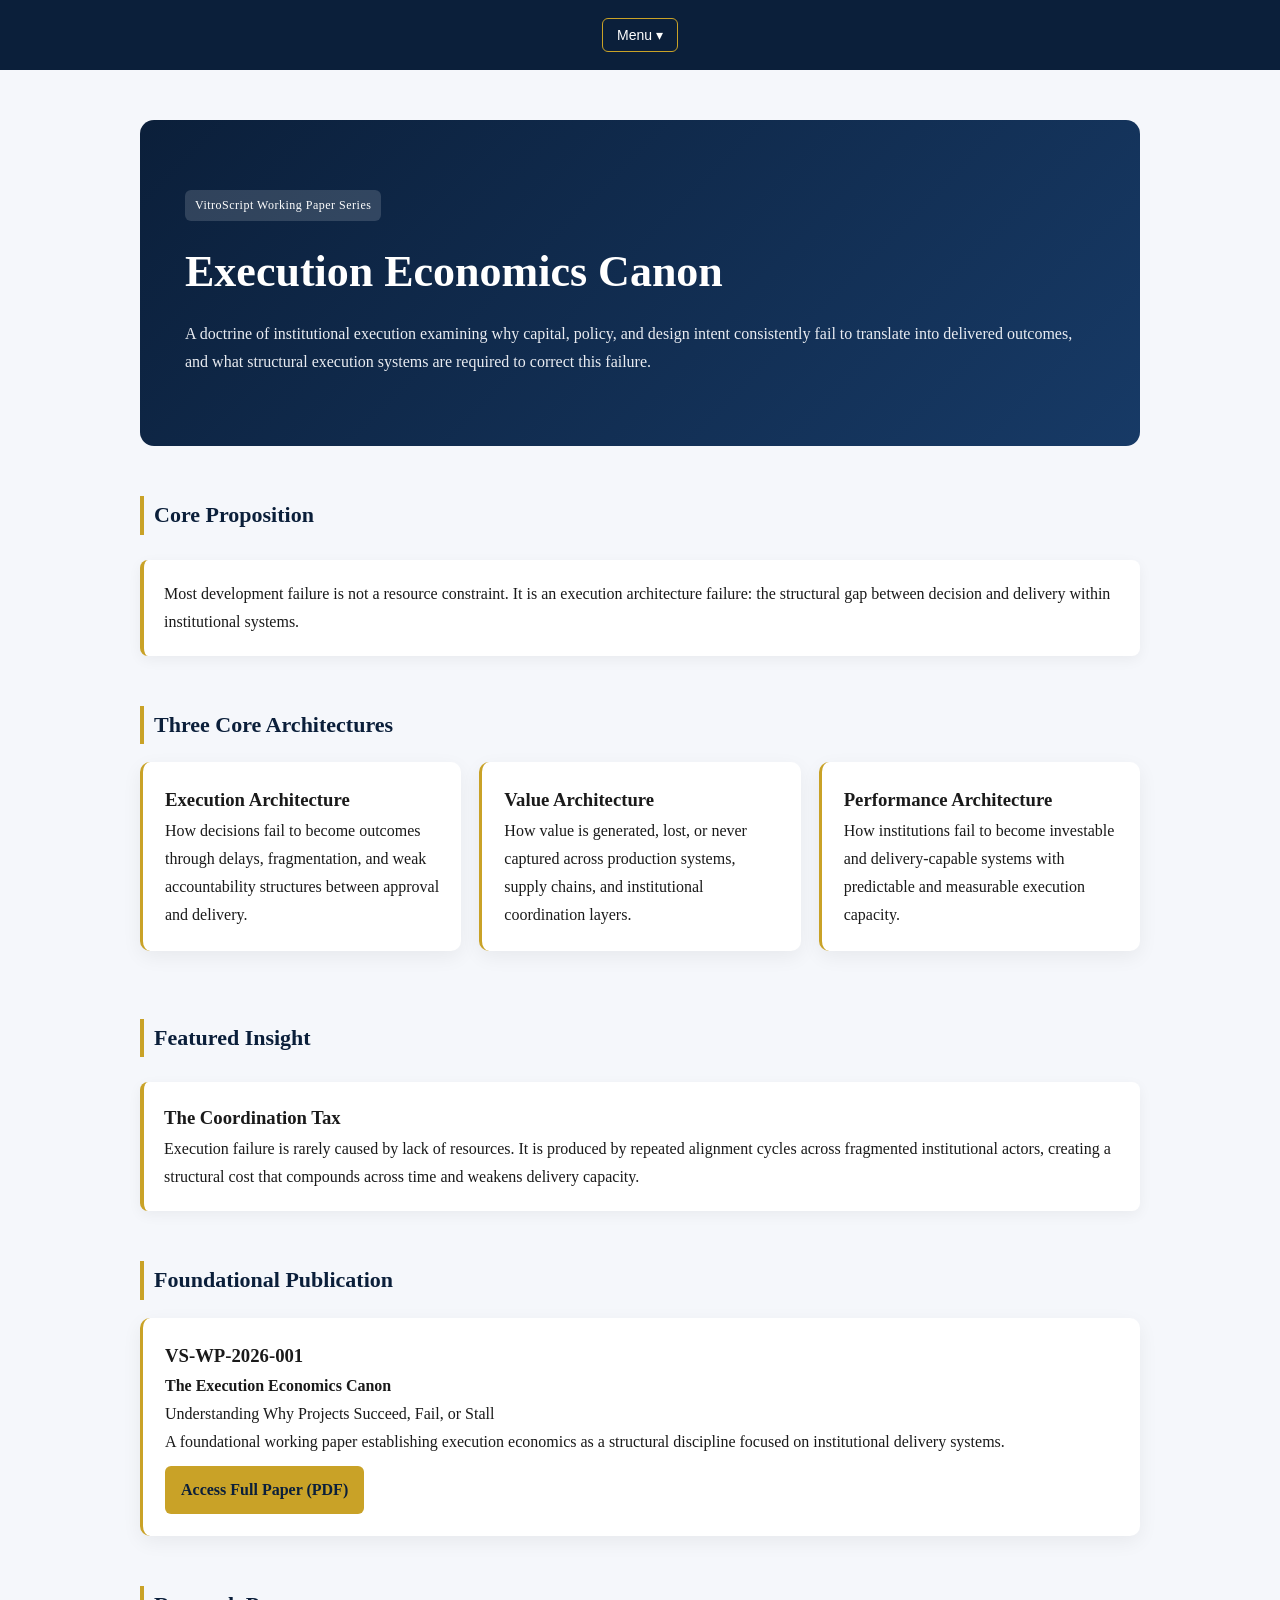
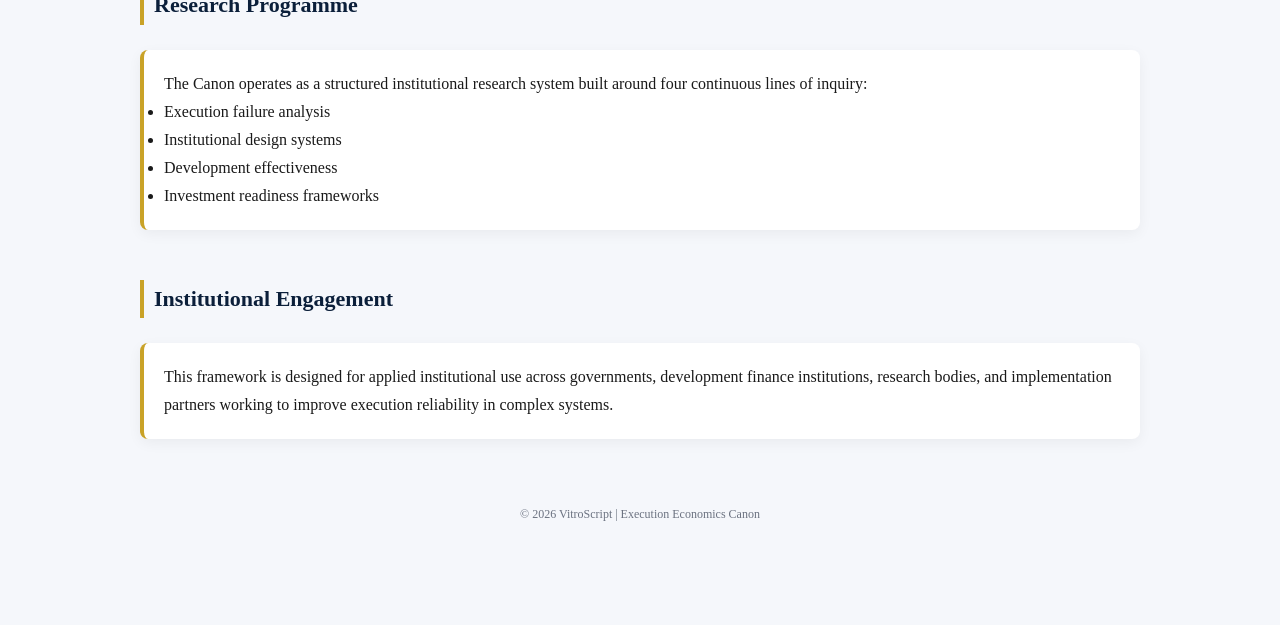
==== commit 7873336d: "Update index.html" ====
--- a/index.html
+++ b/index.html
@@ -10,6 +10,7 @@
 
 <body>
 
+<!-- NAV -->
 <nav>
     <div class="menu" onclick="this.classList.toggle('open')">
         <button class="menu-btn">Menu ▾</button>
@@ -25,6 +26,7 @@
     </div>
 </nav>
 
+<!-- PAGE CONTAINER -->
 <div class="container fade-in">
 
 <!-- HERO -->
@@ -35,7 +37,7 @@
 <h1>Execution Economics Canon</h1>
 
 <p>
-A research programme examining why development systems fail to convert capital, policy, and institutional intent into measurable outcomes.
+A doctrine of institutional execution examining why capital, policy, and design intent consistently fail to translate into delivered outcomes, and what structural execution systems are required to correct this failure.
 </p>
 
 </div>
@@ -43,18 +45,17 @@
 <!-- CORE PROPOSITION -->
 <div class="section">
 
+<h2>Core Proposition</h2>
+
 <div class="callout">
 
-<b>Core Proposition</b><br><br>
-
-Most development failure is not resource failure.<br>
-It is <b>execution architecture failure</b>.
+Most development failure is not a resource constraint. It is an execution architecture failure: the structural gap between decision and delivery within institutional systems.
 
 </div>
 
 </div>
 
-<!-- ARCHITECTURE PREVIEW -->
+<!-- THREE ARCHITECTURES -->
 <div class="section">
 
 <h2>Three Core Architectures</h2>
@@ -62,52 +63,64 @@
 <div class="grid">
 
 <div class="card">
-<b>Execution Architecture</b>
-<p>How decisions fail to become outcomes.</p>
+<h3>Execution Architecture</h3>
+<p>
+How decisions fail to become outcomes through delays, fragmentation, and weak accountability structures between approval and delivery.
+</p>
 </div>
 
 <div class="card">
-<b>Value Architecture</b>
-<p>How value is lost, leaked, or not captured.</p>
+<h3>Value Architecture</h3>
+<p>
+How value is generated, lost, or never captured across production systems, supply chains, and institutional coordination layers.
+</p>
 </div>
 
 <div class="card">
-<b>Performance Architecture</b>
-<p>How institutions fail to become investable systems.</p>
+<h3>Performance Architecture</h3>
+<p>
+How institutions fail to become investable and delivery-capable systems with predictable and measurable execution capacity.
+</p>
 </div>
 
 </div>
 
 </div>
 
-<!-- FEATURED DOCTRINE -->
+<!-- FEATURED INSIGHT -->
 <div class="section">
 
 <h2>Featured Insight</h2>
 
 <div class="callout highlight">
 
-<b>The Coordination Tax</b><br><br>
+<h3>The Coordination Tax</h3>
 
-Execution slows not because of lack of resources, but because of repeated alignment cycles across fragmented institutional actors.
+<p>
+Execution failure is rarely caused by lack of resources. It is produced by repeated alignment cycles across fragmented institutional actors, creating a structural cost that compounds across time and weakens delivery capacity.
+</p>
 
 </div>
 
 </div>
 
-<!-- PUBLICATION -->
+<!-- FOUNDATIONAL PUBLICATION -->
 <div class="section">
 
 <h2>Foundational Publication</h2>
 
 <div class="card">
 
-<b>VS-WP-2026-001</b><br><br>
+<h3>VS-WP-2026-001</h3>
 
-THE EXECUTION ECONOMICS CANON<br>
+<p>
+<strong>The Execution Economics Canon</strong><br>
 Understanding Why Projects Succeed, Fail, or Stall
+</p>
 
-<br><br>
+<p>
+A foundational working paper establishing execution economics as a structural discipline focused on institutional delivery systems.
+</p>
 
 <a class="button" href="papers/execution-economics-foundational-paper-1.pdf" target="_blank">
 Access Full Paper (PDF)
@@ -117,14 +130,14 @@
 
 </div>
 
-<!-- RESEARCH ENTRY -->
+<!-- RESEARCH PROGRAMME -->
 <div class="section">
 
 <h2>Research Programme</h2>
 
 <div class="callout">
 
-The Canon operates as an evolving institutional research system focused on:
+The Canon operates as a structured institutional research system built around four continuous lines of inquiry:
 
 <ul>
 <li>Execution failure analysis</li>
@@ -133,33 +146,24 @@
 <li>Investment readiness frameworks</li>
 </ul>
 
-<a class="button" href="research.html">
-Enter Research Programme
-</a>
+</div>
+
+</div>
+
+<!-- INSTITUTIONAL ENGAGEMENT -->
+<div class="section">
+
+<h2>Institutional Engagement</h2>
+
+<div class="callout">
+
+This framework is designed for applied institutional use across governments, development finance institutions, research bodies, and implementation partners working to improve execution reliability in complex systems.
 
 </div>
 
 </div>
 
-<!-- CTA -->
-<div class="section">
-
-<div class="callout highlight">
-
-<h2>Institutional Engagement</h2>
-
-<p>
-The Execution Economics Canon welcomes collaboration with governments, DFIs, research institutions, and implementation partners.
-</p>
-
-<a class="button" href="contact.html">
-Request Collaboration
-</a>
-
-</div>
-
-</div>
-
+<!-- FOOTER -->
 <footer>
 © 2026 VitroScript | Execution Economics Canon
 </footer>
--- a/style.css
+++ b/style.css
@@ -3,7 +3,14 @@
    UNIFIED INSTITUTIONAL STYLE SYSTEM
    VitroScript Working Paper Series
 ================================ */
-
+:root {
+    --primary: #0b1f3a;
+    --accent: #c9a227;
+    --bg: #f5f7fb;
+    --card: #ffffff;
+    --text: #1a1a1a;
+    --muted: #6b7280;
+}
 /* ROOT VARIABLES */
 :root {
     --primary: #0b1f3a;
@@ -15,6 +22,75 @@
     --muted: #6b7280;
     --border: #e5e7eb;
 }
+nav {
+    background: var(--primary);
+    padding: 14px 0;
+    text-align: center;
+    position: sticky;
+    top: 0;
+    z-index: 1000;
+}
+
+nav a {
+    color: white;
+    margin: 0 18px;
+    text-decoration: none;
+    font-size: 14px;
+    letter-spacing: 1px;
+    text-transform: uppercase;
+    font-weight: 600;
+}
+
+nav a:hover {
+    color: var(--accent);
+}
+
+/* Menu container */
+.menu {
+    position: relative;
+    display: inline-block;
+}
+
+/* Button */
+.menu-btn {
+    background: transparent;
+    border: 1px solid var(--accent);
+    color: white;
+    padding: 8px 14px;
+    font-size: 14px;
+    cursor: pointer;
+    border-radius: 6px;
+}
+
+/* Dropdown */
+.dropdown {
+    display: none;
+    position: absolute;
+    background: white;
+    min-width: 200px;
+    top: 40px;
+    left: 0;
+    box-shadow: 0 8px 20px rgba(0,0,0,0.15);
+    border-radius: 6px;
+    overflow: hidden;
+}
+
+.dropdown a {
+    display: block;
+    padding: 12px;
+    color: var(--primary);
+    text-decoration: none;
+    font-size: 13px;
+}
+
+.dropdown a:hover {
+    background: #f0f0f0;
+}
+
+/* Hover activation */
+.menu.open .dropdown {
+    display: block;
+}
 
 /* BASE RESET */
 * {
@@ -233,6 +309,8 @@
         opacity: 1;
         transform: translateY(0);
     }
+
+   
 }
 
 /* GLOW EFFECT (for publications highlight) */
@@ -246,3 +324,29 @@
 html {
     scroll-behavior: smooth;
 }
+
+h1 {
+    font-size: 34px;
+    color: var(--primary);
+    margin-bottom: 10px;
+}
+
+.box {
+    background: var(--card);
+    padding: 22px;
+    margin: 18px auto;
+    max-width: 650px;
+    border-radius: 10px;
+    box-shadow: 0 6px 18px rgba(0,0,0,0.06);
+    border-left: 4px solid var(--accent);
+}
+
+.box p {
+    font-size: 16px;
+    line-height: 1.8;
+    color: var(--text);
+}
+
+.container {
+    padding-top: 50px;
+}
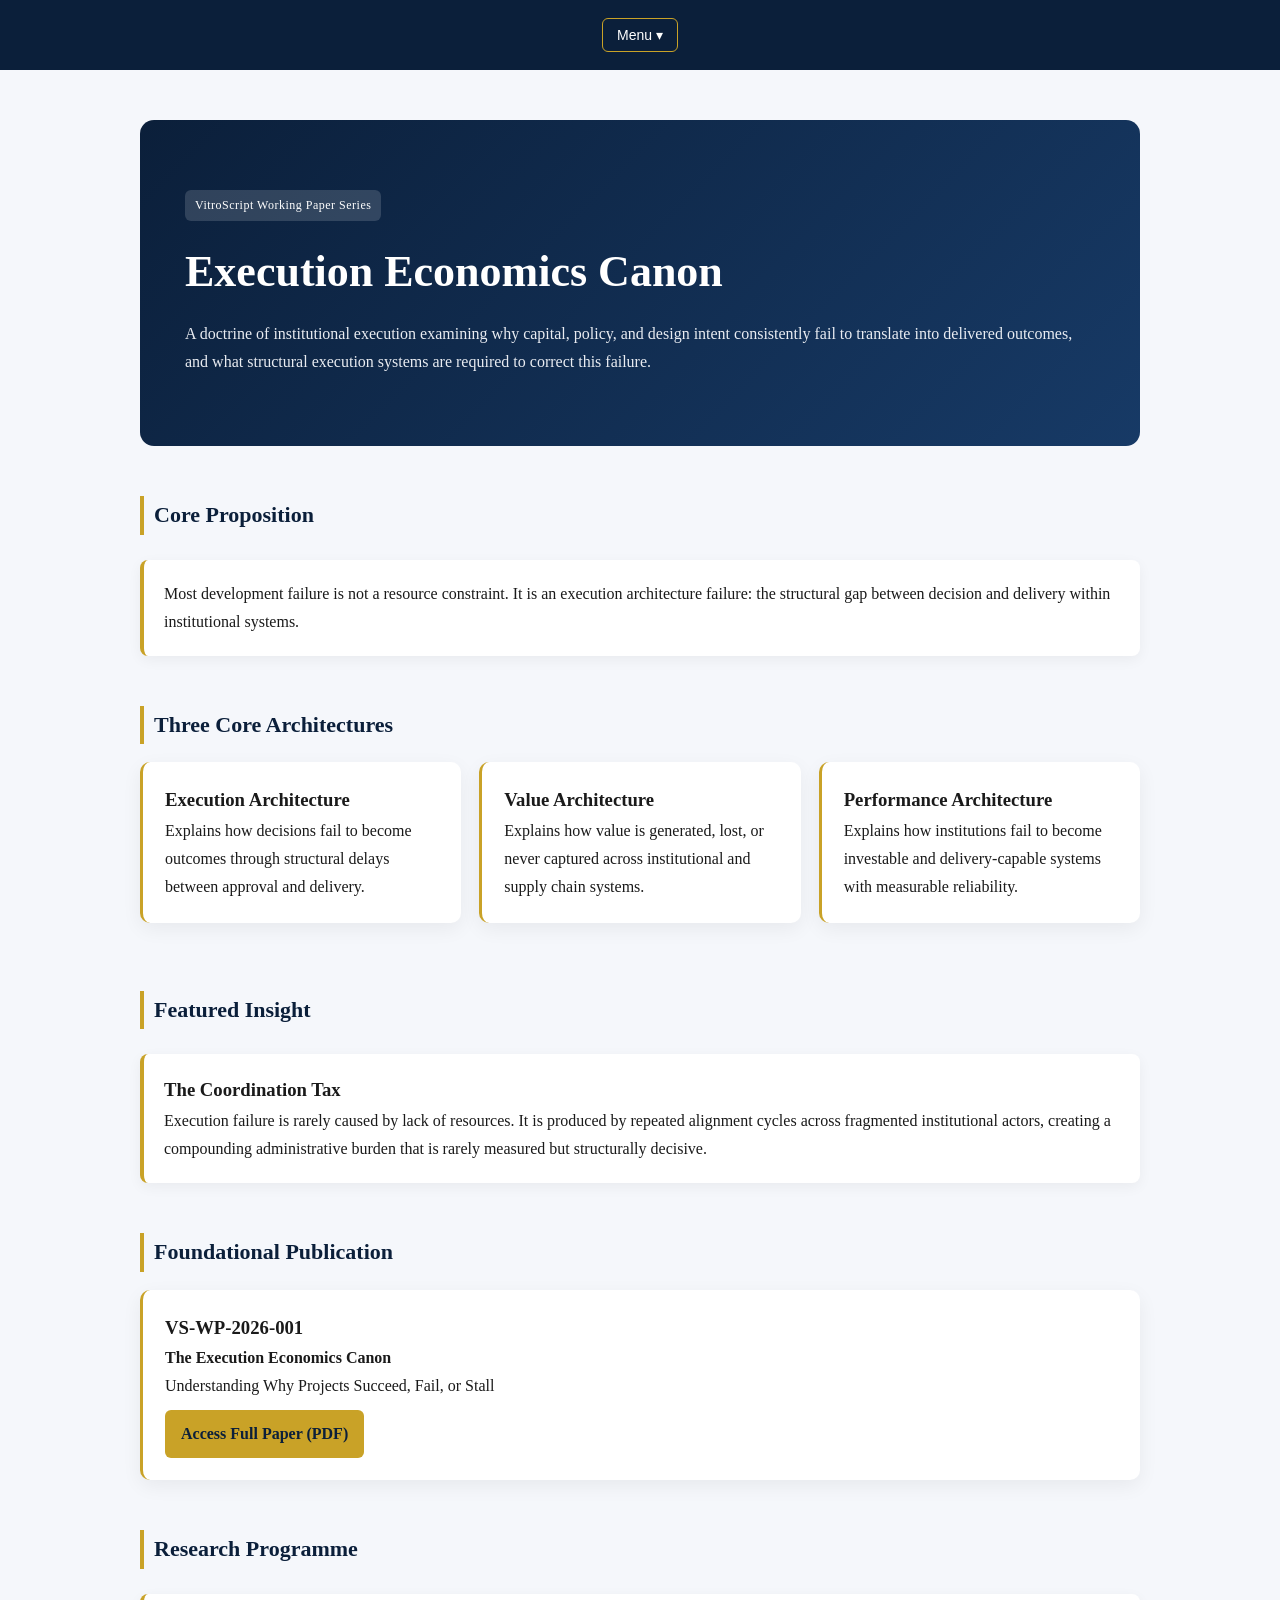
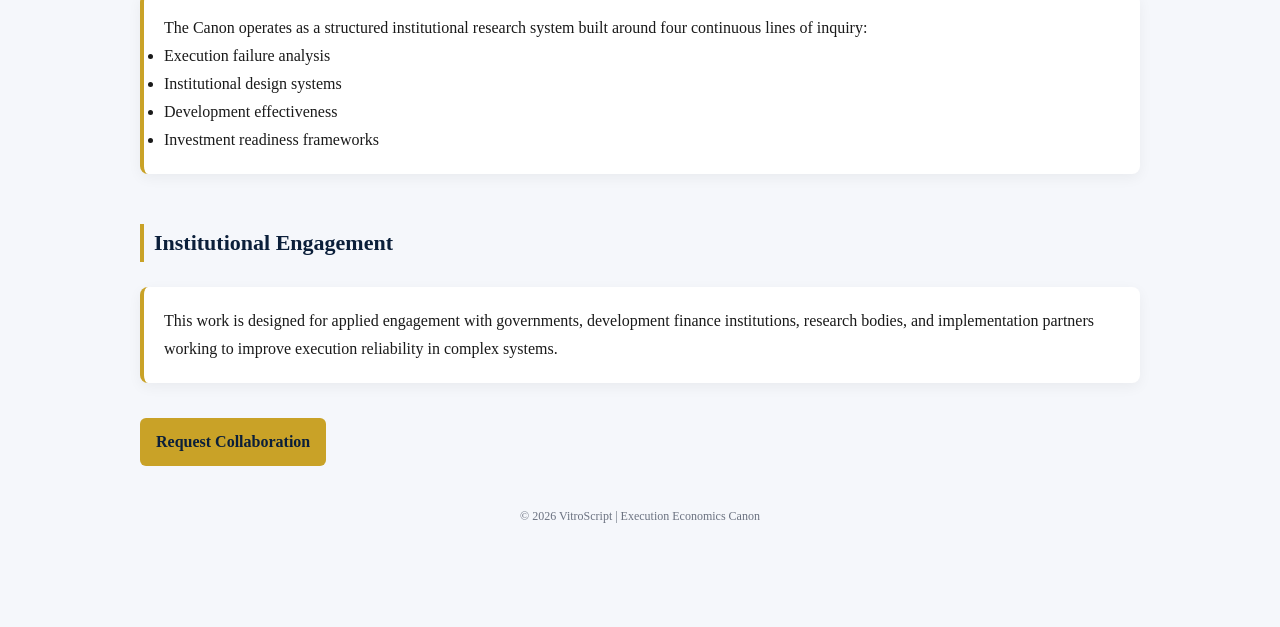
==== commit 470fe84d: "Update index.html" ====
--- a/index.html
+++ b/index.html
@@ -3,6 +3,7 @@
 <head>
 <meta charset="UTF-8">
 <meta name="viewport" content="width=device-width, initial-scale=1.0">
+
 <title>Execution Economics Canon | VitroScript</title>
 
 <link rel="stylesheet" href="style.css">
@@ -10,7 +11,7 @@
 
 <body>
 
-<!-- NAV -->
+<!-- NAVIGATION -->
 <nav>
     <div class="menu" onclick="this.classList.toggle('open')">
         <button class="menu-btn">Menu ▾</button>
@@ -26,13 +27,12 @@
     </div>
 </nav>
 
-<!-- PAGE CONTAINER -->
 <div class="container fade-in">
 
 <!-- HERO -->
 <div class="hero">
 
-<span class="badge">VitroScript Working Paper Series</span>
+<div class="badge">VitroScript Working Paper Series</div>
 
 <h1>Execution Economics Canon</h1>
 
@@ -48,9 +48,8 @@
 <h2>Core Proposition</h2>
 
 <div class="callout">
-
-Most development failure is not a resource constraint. It is an execution architecture failure: the structural gap between decision and delivery within institutional systems.
-
+Most development failure is not a resource constraint.  
+It is an execution architecture failure: the structural gap between decision and delivery within institutional systems.
 </div>
 
 </div>
@@ -64,23 +63,17 @@
 
 <div class="card">
 <h3>Execution Architecture</h3>
-<p>
-How decisions fail to become outcomes through delays, fragmentation, and weak accountability structures between approval and delivery.
-</p>
+<p>Explains how decisions fail to become outcomes through structural delays between approval and delivery.</p>
 </div>
 
 <div class="card">
 <h3>Value Architecture</h3>
-<p>
-How value is generated, lost, or never captured across production systems, supply chains, and institutional coordination layers.
-</p>
+<p>Explains how value is generated, lost, or never captured across institutional and supply chain systems.</p>
 </div>
 
 <div class="card">
 <h3>Performance Architecture</h3>
-<p>
-How institutions fail to become investable and delivery-capable systems with predictable and measurable execution capacity.
-</p>
+<p>Explains how institutions fail to become investable and delivery-capable systems with measurable reliability.</p>
 </div>
 
 </div>
@@ -97,14 +90,14 @@
 <h3>The Coordination Tax</h3>
 
 <p>
-Execution failure is rarely caused by lack of resources. It is produced by repeated alignment cycles across fragmented institutional actors, creating a structural cost that compounds across time and weakens delivery capacity.
+Execution failure is rarely caused by lack of resources. It is produced by repeated alignment cycles across fragmented institutional actors, creating a compounding administrative burden that is rarely measured but structurally decisive.
 </p>
 
 </div>
 
 </div>
 
-<!-- FOUNDATIONAL PUBLICATION -->
+<!-- PUBLICATION -->
 <div class="section">
 
 <h2>Foundational Publication</h2>
@@ -113,14 +106,9 @@
 
 <h3>VS-WP-2026-001</h3>
 
-<p>
-<strong>The Execution Economics Canon</strong><br>
-Understanding Why Projects Succeed, Fail, or Stall
-</p>
+<p><b>The Execution Economics Canon</b></p>
 
-<p>
-A foundational working paper establishing execution economics as a structural discipline focused on institutional delivery systems.
-</p>
+<p>Understanding Why Projects Succeed, Fail, or Stall</p>
 
 <a class="button" href="papers/execution-economics-foundational-paper-1.pdf" target="_blank">
 Access Full Paper (PDF)
@@ -150,16 +138,20 @@
 
 </div>
 
-<!-- INSTITUTIONAL ENGAGEMENT -->
+<!-- ENGAGEMENT -->
 <div class="section">
 
 <h2>Institutional Engagement</h2>
 
 <div class="callout">
 
-This framework is designed for applied institutional use across governments, development finance institutions, research bodies, and implementation partners working to improve execution reliability in complex systems.
+This work is designed for applied engagement with governments, development finance institutions, research bodies, and implementation partners working to improve execution reliability in complex systems.
 
 </div>
+
+<a class="button" href="contact.html">
+Request Collaboration
+</a>
 
 </div>
 
